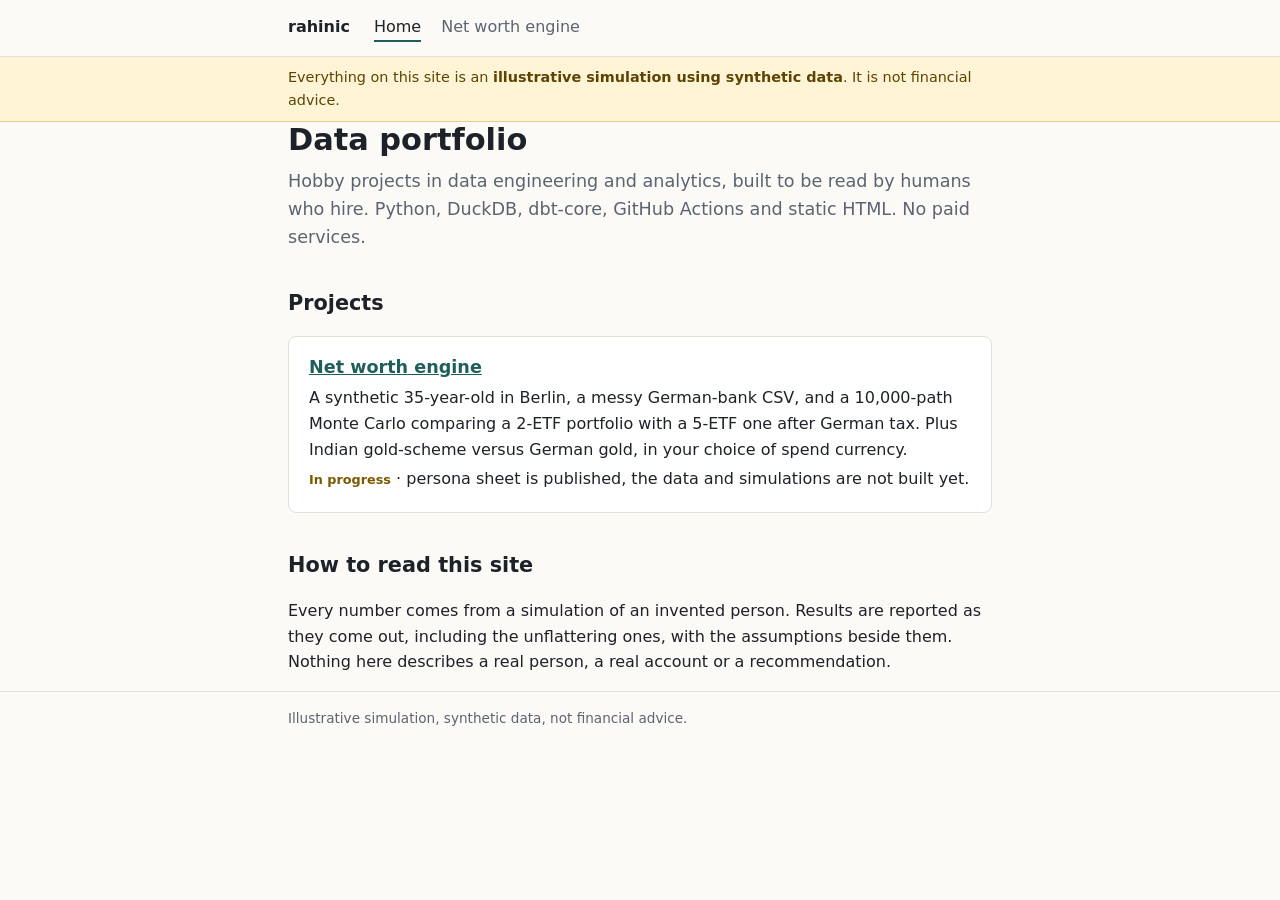
==== index.html @ 033f7d65 "Add initial skeleton Co-Authored-By: Claude Sonnet 5.5 <noreply@anthropic.com> Claude-Session: https" ====
<!doctype html>
<html lang="en">
<head>
  <meta charset="utf-8">
  <meta name="viewport" content="width=device-width, initial-scale=1">
  <title>rahinic — Data Portfolio</title>
  <meta name="description" content="Hobby portfolio projects in data engineering and analytics, built with free, open-source tools.">
  <link rel="icon" href="/assets/favicon.svg" type="image/svg+xml">
  <link rel="stylesheet" href="/assets/site.css">
</head>
<body>
  <header class="site">
    <div class="wrap">
      <a class="brand" href="/">rahinic</a>
      <nav aria-label="Main">
        <a href="/" aria-current="page">Home</a>
        <a href="/net-worth/">Net worth engine</a>
      </nav>
    </div>
  </header>
  <div class="disclaimer" role="note">
    <div class="wrap">Everything on this site is an <strong>illustrative simulation using synthetic data</strong>. It is not financial advice.</div>
  </div>

  <main class="wrap">
    <h1>Data portfolio</h1>
    <p class="lede">Hobby projects in data engineering and analytics, built to be read by humans who hire. Python, DuckDB, dbt-core, GitHub Actions and static HTML. No paid services.</p>

    <h2>Projects</h2>
    <div class="card">
      <h3><a href="/net-worth/">Net worth engine</a></h3>
      <p>A synthetic 35-year-old in Berlin, a messy German-bank CSV, and a 10,000-path Monte Carlo comparing a 2-ETF portfolio with a 5-ETF one after German tax. Plus Indian gold-scheme versus German gold, in your choice of spend currency.</p>
      <p><span class="status planned">In progress</span> · persona sheet is published, the data and simulations are not built yet.</p>
    </div>

    <h2>How to read this site</h2>
    <p>Every number comes from a simulation of an invented person. Results are reported as they come out, including the unflattering ones, with the assumptions beside them. Nothing here describes a real person, a real account or a recommendation.</p>
  </main>

  <footer class="site">
    <div class="wrap">Illustrative simulation, synthetic data, not financial advice.</div>
  </footer>
</body>
</html>
---- assets/site.css ----
:root {
  --bg: #fbfaf7;
  --fg: #1d2128;
  --muted: #5b6470;
  --line: #e3e0d8;
  --card: #ffffff;
  --accent: #1f5f5b;
  --warn-bg: #fff4d6;
  --warn-fg: #5c4400;
  --warn-line: #e8cf86;
  --ok: #1f6b3a;
  --todo: #7a5a00;
}
@media (prefers-color-scheme: dark) {
  :root {
    --bg: #14171b;
    --fg: #e8e6e1;
    --muted: #9aa3ad;
    --line: #2a2f36;
    --card: #1b1f24;
    --accent: #6fc2bb;
    --warn-bg: #2e2610;
    --warn-fg: #f0dca0;
    --warn-line: #5a4a1c;
    --ok: #7bd69a;
    --todo: #e0b84f;
  }
}
* { box-sizing: border-box; }
html { -webkit-text-size-adjust: 100%; }
body {
  margin: 0;
  background: var(--bg);
  color: var(--fg);
  font: 1rem/1.6 system-ui, -apple-system, "Segoe UI", Roboto, sans-serif;
}
a { color: var(--accent); }
.wrap { max-width: 46rem; margin: 0 auto; padding: 0 1rem; }
header.site { border-bottom: 1px solid var(--line); }
header.site .wrap { display: flex; flex-wrap: wrap; gap: .5rem 1.5rem; align-items: baseline; padding-top: .9rem; padding-bottom: .9rem; }
header.site .brand { font-weight: 700; color: var(--fg); text-decoration: none; }
header.site nav { display: flex; gap: 1.25rem; flex-wrap: wrap; }
header.site nav a { color: var(--muted); text-decoration: none; }
header.site nav a[aria-current="page"] { color: var(--fg); border-bottom: 2px solid var(--accent); }
.disclaimer {
  background: var(--warn-bg);
  color: var(--warn-fg);
  border-bottom: 1px solid var(--warn-line);
  font-size: .9rem;
}
.disclaimer .wrap { padding-top: .55rem; padding-bottom: .55rem; }
main { padding: 1.75rem 0 3rem; }
h1 { font-size: 1.9rem; line-height: 1.2; margin: 0 0 .5rem; }
h2 { font-size: 1.3rem; margin: 2.25rem 0 .5rem; }
p.lede { font-size: 1.1rem; color: var(--muted); margin-top: 0; }
.card { background: var(--card); border: 1px solid var(--line); border-radius: 8px; padding: 1rem 1.25rem; margin: 1rem 0; }
.card h3 { margin: 0 0 .25rem; font-size: 1.1rem; }
.card p { margin: .25rem 0; }
table { width: 100%; border-collapse: collapse; margin: .75rem 0; font-size: .95rem; }
th, td { text-align: left; padding: .45rem .6rem; border-bottom: 1px solid var(--line); vertical-align: top; }
th { color: var(--muted); font-weight: 600; }
td.num, th.num { text-align: right; font-variant-numeric: tabular-nums; }
tfoot td { font-weight: 700; border-bottom: 0; }
.table-scroll { overflow-x: auto; }
.status { font-size: .8rem; font-weight: 600; white-space: nowrap; }
.status.done { color: var(--ok); }
.status.planned { color: var(--todo); }
.tag { font-size: .75rem; border: 1px solid var(--line); border-radius: 4px; padding: 0 .35rem; color: var(--muted); white-space: nowrap; }
footer.site { border-top: 1px solid var(--line); color: var(--muted); font-size: .85rem; }
footer.site .wrap { padding-top: 1rem; padding-bottom: 1.5rem; }
code { font-size: .9em; }
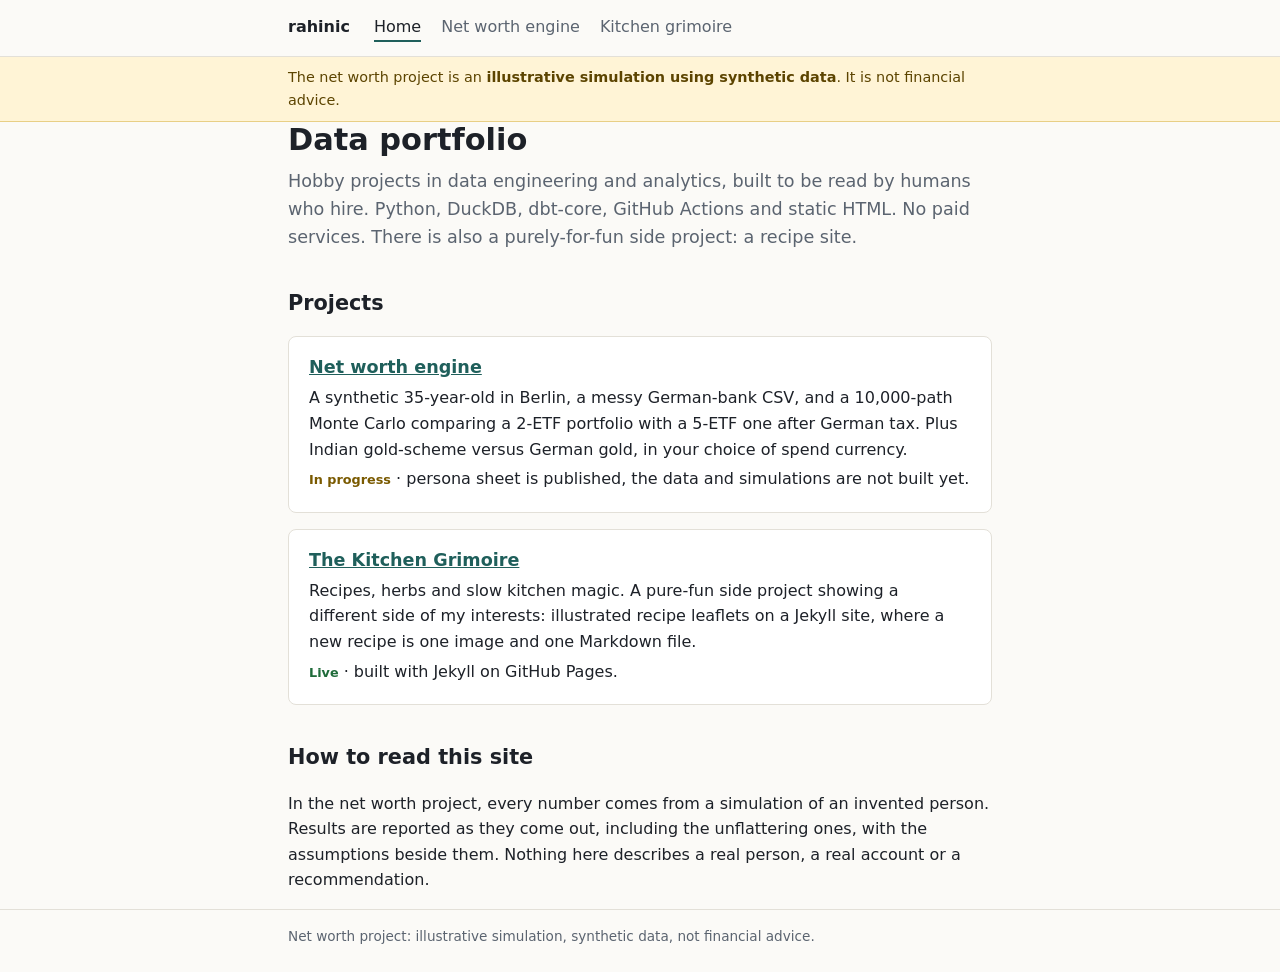
==== commit 253e487e: "Add Kitchen Grimoire to portfolio home page Co-Authored-By: Claude Sonnet 5.5 <noreply@anthropic.com" ====
--- a/index.html
+++ b/index.html
@@ -4,7 +4,7 @@
   <meta charset="utf-8">
   <meta name="viewport" content="width=device-width, initial-scale=1">
   <title>rahinic — Data Portfolio</title>
-  <meta name="description" content="Hobby portfolio projects in data engineering and analytics, built with free, open-source tools.">
+  <meta name="description" content="Hobby portfolio projects in data engineering and analytics, plus a recipe side project.">
   <link rel="icon" href="/assets/favicon.svg" type="image/svg+xml">
   <link rel="stylesheet" href="/assets/site.css">
 </head>
@@ -15,16 +15,17 @@
       <nav aria-label="Main">
         <a href="/" aria-current="page">Home</a>
         <a href="/net-worth/">Net worth engine</a>
+        <a href="/kitchen-grimoire/">Kitchen grimoire</a>
       </nav>
     </div>
   </header>
   <div class="disclaimer" role="note">
-    <div class="wrap">Everything on this site is an <strong>illustrative simulation using synthetic data</strong>. It is not financial advice.</div>
+    <div class="wrap">The net worth project is an <strong>illustrative simulation using synthetic data</strong>. It is not financial advice.</div>
   </div>
 
   <main class="wrap">
     <h1>Data portfolio</h1>
-    <p class="lede">Hobby projects in data engineering and analytics, built to be read by humans who hire. Python, DuckDB, dbt-core, GitHub Actions and static HTML. No paid services.</p>
+    <p class="lede">Hobby projects in data engineering and analytics, built to be read by humans who hire. Python, DuckDB, dbt-core, GitHub Actions and static HTML. No paid services. There is also a purely-for-fun side project: a recipe site.</p>
 
     <h2>Projects</h2>
     <div class="card">
@@ -32,13 +33,18 @@
       <p>A synthetic 35-year-old in Berlin, a messy German-bank CSV, and a 10,000-path Monte Carlo comparing a 2-ETF portfolio with a 5-ETF one after German tax. Plus Indian gold-scheme versus German gold, in your choice of spend currency.</p>
       <p><span class="status planned">In progress</span> · persona sheet is published, the data and simulations are not built yet.</p>
     </div>
+    <div class="card">
+      <h3><a href="/kitchen-grimoire/">The Kitchen Grimoire</a></h3>
+      <p>Recipes, herbs and slow kitchen magic. A pure-fun side project showing a different side of my interests: illustrated recipe leaflets on a Jekyll site, where a new recipe is one image and one Markdown file.</p>
+      <p><span class="status done">Live</span> · built with Jekyll on GitHub Pages.</p>
+    </div>
 
     <h2>How to read this site</h2>
-    <p>Every number comes from a simulation of an invented person. Results are reported as they come out, including the unflattering ones, with the assumptions beside them. Nothing here describes a real person, a real account or a recommendation.</p>
+    <p>In the net worth project, every number comes from a simulation of an invented person. Results are reported as they come out, including the unflattering ones, with the assumptions beside them. Nothing here describes a real person, a real account or a recommendation.</p>
   </main>
 
   <footer class="site">
-    <div class="wrap">Illustrative simulation, synthetic data, not financial advice.</div>
+    <div class="wrap">Net worth project: illustrative simulation, synthetic data, not financial advice.</div>
   </footer>
 </body>
 </html>
